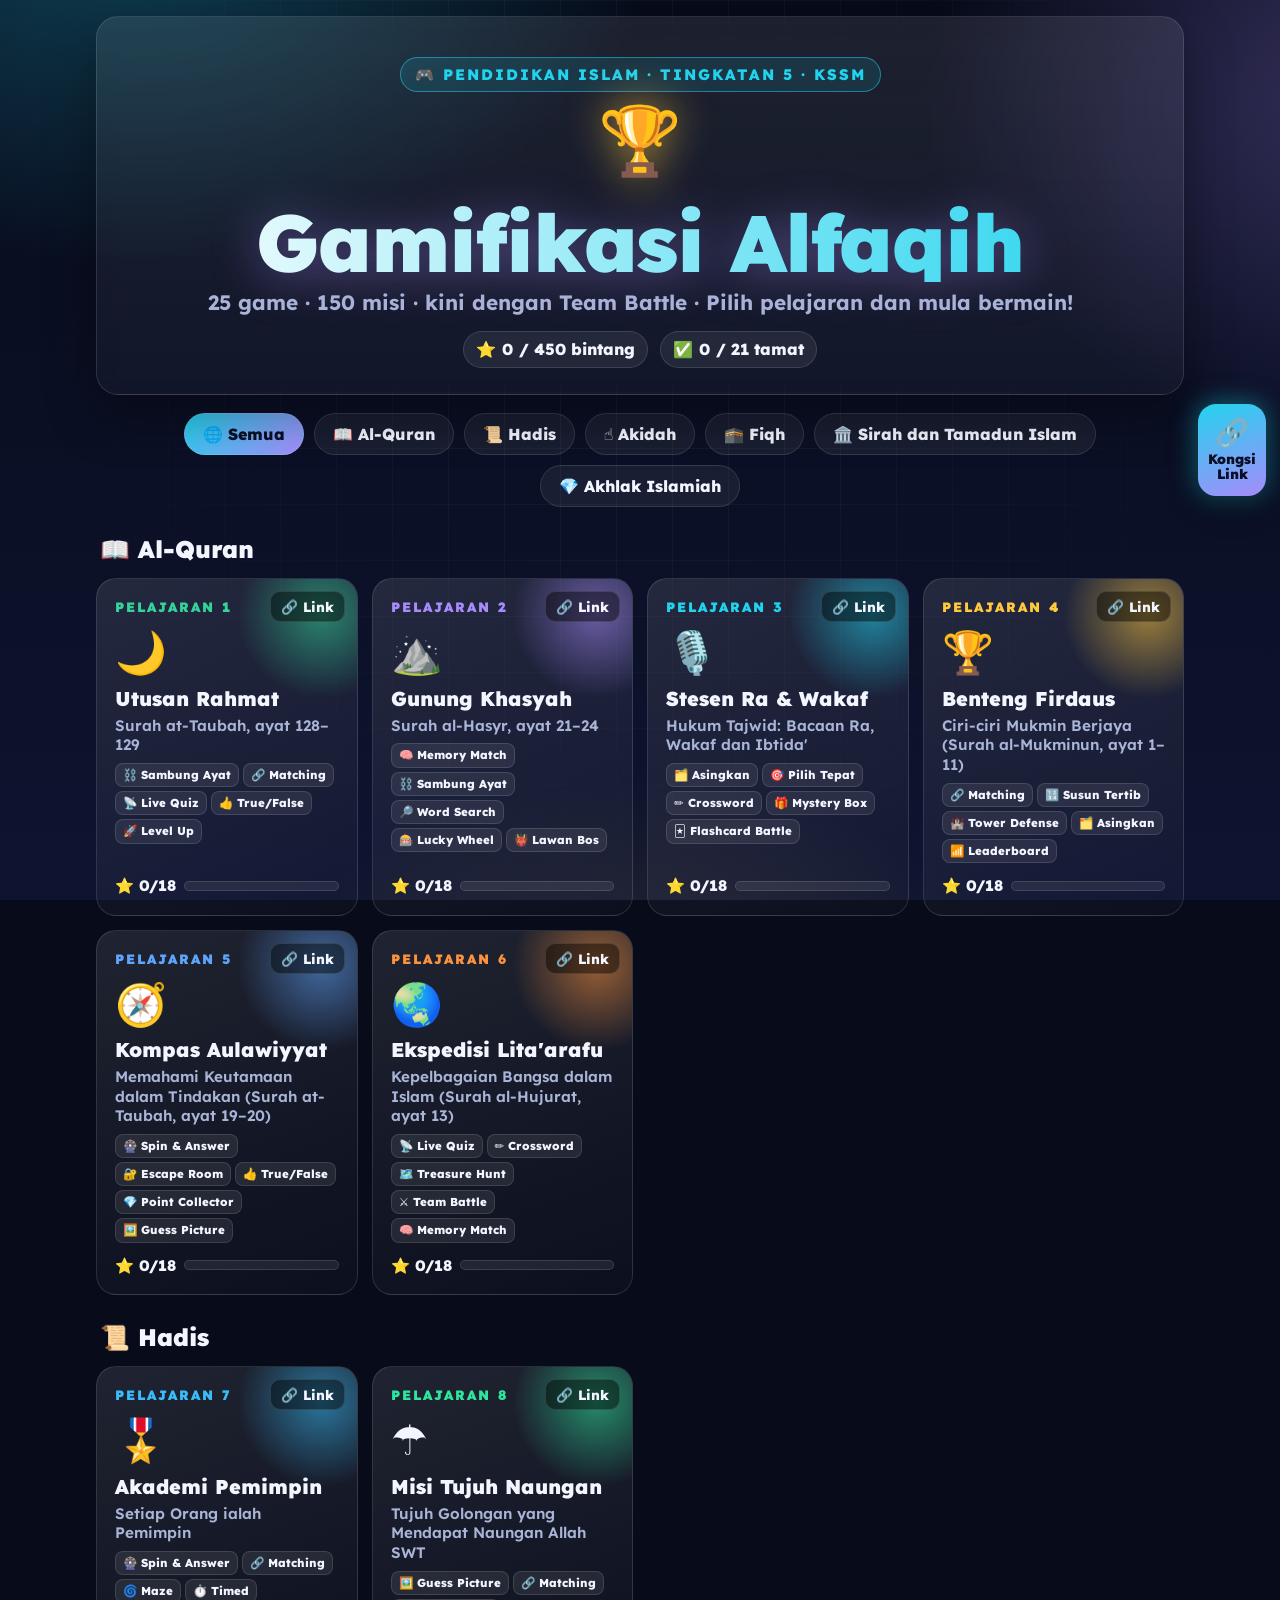
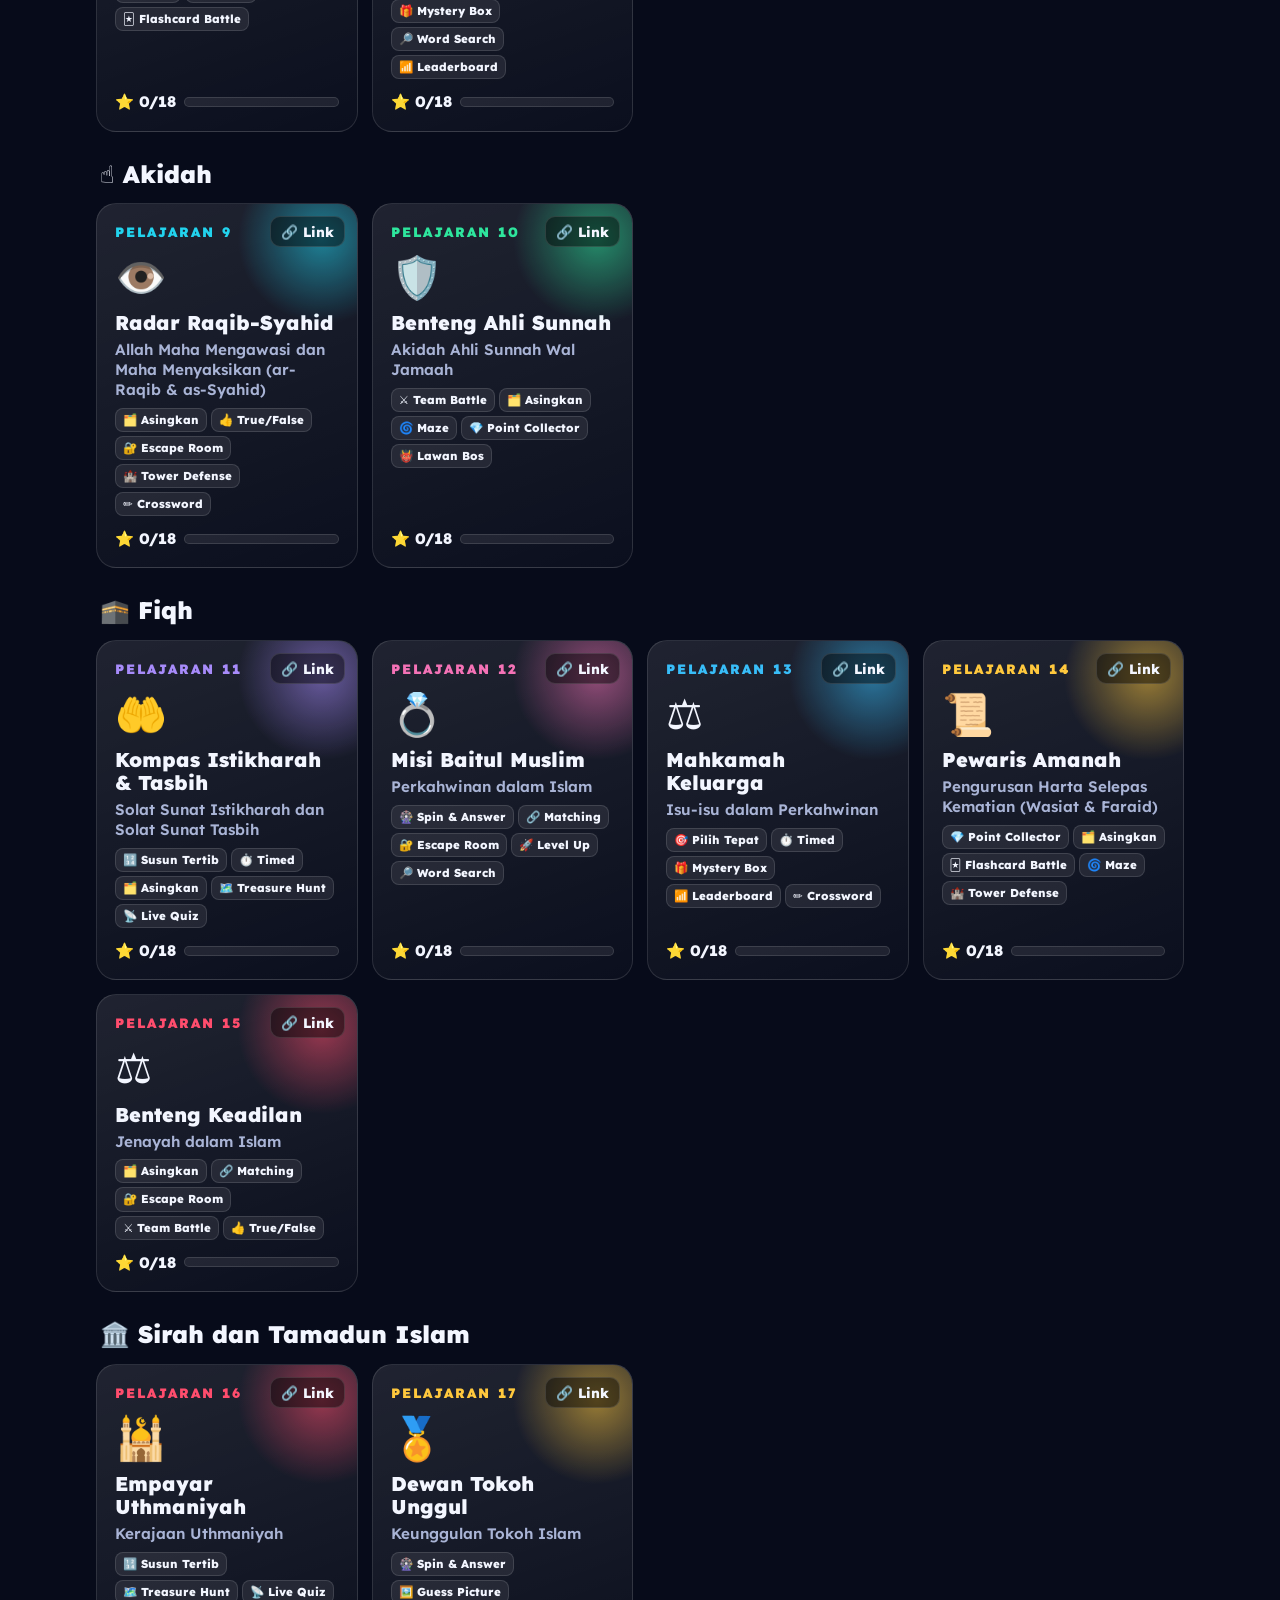
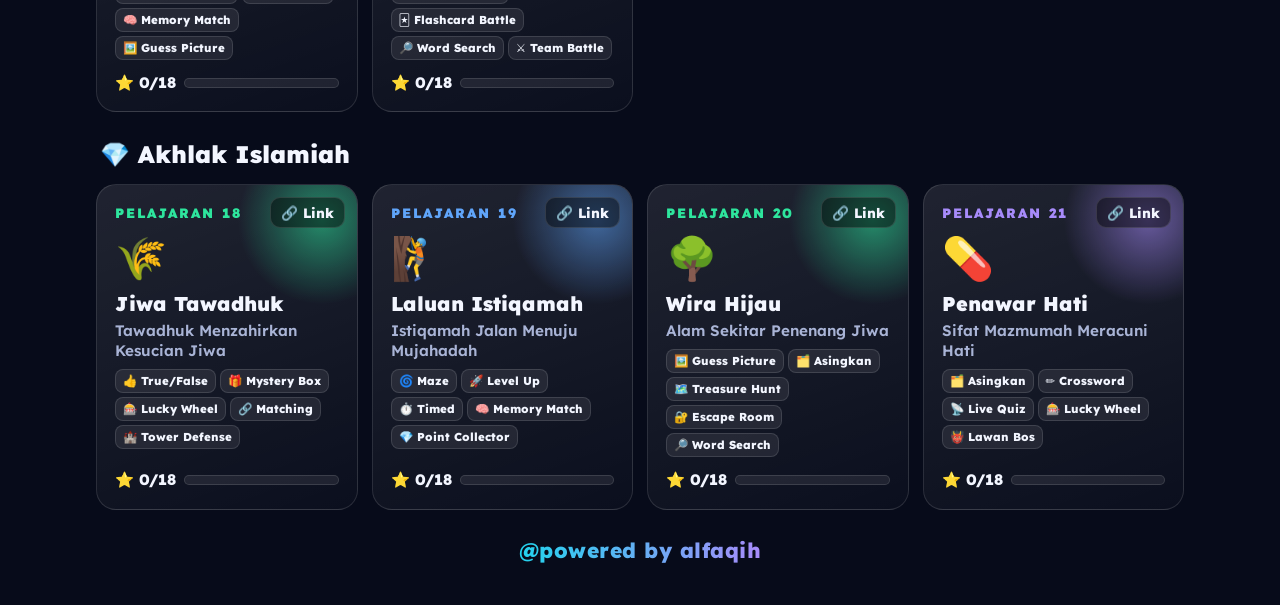
==== index.html @ 558150cc "Gamifikasi Alfaqih Tingkatan 5: 21 game, 20 jenis permainan, nota flash card Co-Authored-By: Claude " ====
<!DOCTYPE html>
<html lang="ms">
<head>
<meta charset="UTF-8">
<meta name="viewport" content="width=device-width, initial-scale=1">
<title>Gamifikasi Alfaqih – Pendidikan Islam Tingkatan 5</title>
<link rel="preconnect" href="https://fonts.googleapis.com"><link rel="preconnect" href="https://fonts.gstatic.com" crossorigin>
<link href="https://fonts.googleapis.com/css2?family=Lexend:wght@400;600;800;900&display=swap" rel="stylesheet">
<link rel="stylesheet" href="assets/engine.css?v=1795311519">
<style>
.hero{text-align:center;padding:40px 20px 26px}
.hero .gtitle{font-size:clamp(2.6rem,8vw,5rem)}
.stats2{display:flex;gap:12px;justify-content:center;flex-wrap:wrap;margin-top:14px}
.tabs{display:flex;gap:10px;flex-wrap:wrap;justify-content:center;margin:18px 0}
.tab{padding:10px 18px;border-radius:999px;font-weight:800;background:rgba(255,255,255,.06);border:1px solid var(--line);font-size:1rem}
.tab.on{background:linear-gradient(135deg,var(--a),var(--b));color:#0A0F25}
.sec h2{font-size:1.5rem;margin:26px 4px 12px;font-weight:900;display:flex;align-items:center;gap:10px}
.grid3{display:grid;grid-template-columns:repeat(auto-fill,minmax(250px,1fr));gap:14px}
.gc{position:relative;display:flex;flex-direction:column;gap:6px;padding:18px;border-radius:20px;text-decoration:none;color:var(--txt);min-height:190px;overflow:hidden;
 background:linear-gradient(160deg,rgba(255,255,255,.10),rgba(255,255,255,.02));border:1px solid var(--line);transition:transform .2s,box-shadow .2s}
.gc::before{content:'';position:absolute;right:-50px;top:-50px;width:170px;height:170px;border-radius:50%;background:radial-gradient(circle,var(--ca),transparent 70%);opacity:.55}
.gc:hover{transform:translateY(-5px);box-shadow:0 18px 40px rgba(0,0,0,.45),0 0 0 2px var(--ca)}
.gc .no{font-weight:900;letter-spacing:2px;font-size:.85rem;color:var(--ca)}
.gc .ic{font-size:2.6rem}
.gc .gn{font-weight:900;font-size:1.25rem;line-height:1.15}
.gc .tt{font-weight:600;color:var(--mut);font-size:.95rem;line-height:1.3}
.gc .pr{margin-top:auto;display:flex;align-items:center;gap:8px;font-weight:800;font-size:.95rem}
.gc .pr .bar{flex:1;height:10px}
.gc .cp{position:absolute;right:12px;top:12px;z-index:2;padding:6px 10px;border-radius:10px;font-weight:800;font-size:.85rem;background:rgba(0,0,0,.45);border:1px solid var(--line);color:var(--txt)}
.gc .cp:hover{background:var(--ca);color:#0A0F25}
.gc .chips{display:flex;flex-wrap:wrap;gap:4px;margin:2px 0 6px}.gc .chips span{font-size:.72rem;font-weight:800;padding:3px 7px;border-radius:8px;background:rgba(255,255,255,.08);border:1px solid var(--line)}
.gc .pr .bar i{background:linear-gradient(90deg,var(--ca),var(--gold))}
</style>
</head>
<body data-share-title="Gamifikasi Alfaqih – Semua Game Tingkatan 5">
<div class="wrap">
 <div class="glass hero">
  <div class="kicker">🎮 Pendidikan Islam · Tingkatan 5 · KSSM</div>
  <div class="emblem">🏆</div>
  <div class="gtitle">Gamifikasi Alfaqih</div>
  <div class="gsub">25 game · 150 misi · kini dengan Team Battle · Pilih pelajaran dan mula bermain!</div>
  <div class="stats2"><div class="pill">⭐ <span id="ts">0</span> / 450 bintang</div><div class="pill">✅ <span id="td">0</span> / 21 tamat</div></div>
 </div>
 <div class="tabs" id="tabs"></div>
 <div id="list"></div>
 <div class="foot"><span class="pw">@powered by alfaqih</span></div>
</div>
<script>
const L=[{"id":"p1","no":1,"bidang":"Al-Quran","title":"Surah at-Taubah, ayat 128–129","game":"Utusan Rahmat","a":"#34D399","b":"#22D3EE","icon":"🌙","t":["chain","connect","live","swipe","levelup"]},{"id":"p2","no":2,"bidang":"Al-Quran","title":"Surah al-Hasyr, ayat 21–24","game":"Gunung Khasyah","a":"#A78BFA","b":"#F472B6","icon":"⛰️","t":["match","chain","wordsearch","wheel","boss"]},{"id":"p3","no":3,"bidang":"Al-Quran","title":"Hukum Tajwid: Bacaan Ra, Wakaf dan Ibtida'","game":"Stesen Ra & Wakaf","a":"#22D3EE","b":"#34D399","icon":"🎙️","t":["sort","pick","crossword","mystery","flash"]},{"id":"p4","no":4,"bidang":"Al-Quran","title":"Ciri-ciri Mukmin Berjaya (Surah al-Mukminun, ayat 1–11)","game":"Benteng Firdaus","a":"#FFC83D","b":"#34D399","icon":"🏆","t":["connect","order","tower","sort","ladder"]},{"id":"p5","no":5,"bidang":"Al-Quran","title":"Memahami Keutamaan dalam Tindakan (Surah at-Taubah, ayat 19–20)","game":"Kompas Aulawiyyat","a":"#60A5FA","b":"#FFC83D","icon":"🧭","t":["spin","escape","swipe","collect","picture"]},{"id":"p6","no":6,"bidang":"Al-Quran","title":"Kepelbagaian Bangsa dalam Islam (Surah al-Hujurat, ayat 13)","game":"Ekspedisi Lita'arafu","a":"#FB923C","b":"#22D3EE","icon":"🌏","t":["live","crossword","treasure","team","match"]},{"id":"p7","no":7,"bidang":"Hadis","title":"Setiap Orang ialah Pemimpin","game":"Akademi Pemimpin","a":"#38BDF8","b":"#A78BFA","icon":"🎖️","t":["spin","connect","maze","timed","flash"]},{"id":"p8","no":8,"bidang":"Hadis","title":"Tujuh Golongan yang Mendapat Naungan Allah SWT","game":"Misi Tujuh Naungan","a":"#2EE59D","b":"#FFC83D","icon":"☂️","t":["picture","connect","mystery","wordsearch","ladder"]},{"id":"p9","no":9,"bidang":"Akidah","title":"Allah Maha Mengawasi dan Maha Menyaksikan (ar-Raqib & as-Syahid)","game":"Radar Raqib-Syahid","a":"#22D3EE","b":"#6366F1","icon":"👁️","t":["sort","swipe","escape","tower","crossword"]},{"id":"p10","no":10,"bidang":"Akidah","title":"Akidah Ahli Sunnah Wal Jamaah","game":"Benteng Ahli Sunnah","a":"#2EE59D","b":"#38BDF8","icon":"🛡️","t":["team","sort","maze","collect","boss"]},{"id":"p11","no":11,"bidang":"Fiqh","title":"Solat Sunat Istikharah dan Solat Sunat Tasbih","game":"Kompas Istikharah & Tasbih","a":"#A78BFA","b":"#2EE59D","icon":"🤲","t":["order","timed","sort","treasure","live"]},{"id":"p12","no":12,"bidang":"Fiqh","title":"Perkahwinan dalam Islam","game":"Misi Baitul Muslim","a":"#F472B6","b":"#FFC83D","icon":"💍","t":["spin","connect","escape","levelup","wordsearch"]},{"id":"p13","no":13,"bidang":"Fiqh","title":"Isu-isu dalam Perkahwinan","game":"Mahkamah Keluarga","a":"#38BDF8","b":"#F472B6","icon":"⚖️","t":["pick","timed","mystery","ladder","crossword"]},{"id":"p14","no":14,"bidang":"Fiqh","title":"Pengurusan Harta Selepas Kematian (Wasiat & Faraid)","game":"Pewaris Amanah","a":"#FFC83D","b":"#2EE59D","icon":"📜","t":["collect","sort","flash","maze","tower"]},{"id":"p15","no":15,"bidang":"Fiqh","title":"Jenayah dalam Islam","game":"Benteng Keadilan","a":"#FF4D6D","b":"#38BDF8","icon":"⚖️","t":["sort","connect","escape","team","swipe"]},{"id":"p16","no":16,"bidang":"Sirah dan Tamadun Islam","title":"Kerajaan Uthmaniyah","game":"Empayar Uthmaniyah","a":"#FF4D6D","b":"#FFC83D","icon":"🕌","t":["order","treasure","live","match","picture"]},{"id":"p17","no":17,"bidang":"Sirah dan Tamadun Islam","title":"Keunggulan Tokoh Islam","game":"Dewan Tokoh Unggul","a":"#FFC83D","b":"#A78BFA","icon":"🏅","t":["spin","picture","flash","wordsearch","team"]},{"id":"p18","no":18,"bidang":"Akhlak Islamiah","title":"Tawadhuk Menzahirkan Kesucian Jiwa","game":"Jiwa Tawadhuk","a":"#2EE59D","b":"#60A5FA","icon":"🌾","t":["swipe","mystery","wheel","connect","tower"]},{"id":"p19","no":19,"bidang":"Akhlak Islamiah","title":"Istiqamah Jalan Menuju Mujahadah","game":"Laluan Istiqamah","a":"#60A5FA","b":"#2EE59D","icon":"🧗","t":["maze","levelup","timed","match","collect"]},{"id":"p20","no":20,"bidang":"Akhlak Islamiah","title":"Alam Sekitar Penenang Jiwa","game":"Wira Hijau","a":"#2EE59D","b":"#22D3EE","icon":"🌳","t":["picture","sort","treasure","escape","wordsearch"]},{"id":"p21","no":21,"bidang":"Akhlak Islamiah","title":"Sifat Mazmumah Meracuni Hati","game":"Penawar Hati","a":"#A78BFA","b":"#FF4D6D","icon":"💊","t":["sort","crossword","live","wheel","boss"]}];
const TL={"live": "📡 Live Quiz", "connect": "🔗 Matching", "timed": "⏱️ Timed", "escape": "🔐 Escape Room", "wheel": "🎰 Lucky Wheel", "tower": "🏰 Tower Defense", "collect": "💎 Point Collector", "crossword": "✏️ Crossword", "mystery": "🎁 Mystery Box", "team": "⚔️ Team Battle", "match": "🧠 Memory Match", "swipe": "👍 True/False", "maze": "🌀 Maze", "treasure": "🗺️ Treasure Hunt", "wordsearch": "🔎 Word Search", "spin": "🎡 Spin & Answer", "ladder": "📶 Leaderboard", "flash": "🃏 Flashcard Battle", "picture": "🖼️ Guess Picture", "levelup": "🚀 Level Up", "sort": "🗂️ Asingkan", "order": "🔢 Susun Tertib", "chain": "⛓️ Sambung Ayat", "pick": "🎯 Pilih Tepat", "boss": "👹 Lawan Bos"};
const B=[['Al-Quran','📖'],['Hadis','📜'],['Akidah','☝️'],['Fiqh','🕋'],['Sirah dan Tamadun Islam','🏛️'],['Akhlak Islamiah','💎']];
function prog(id){try{const v=JSON.parse(localStorage.getItem('alfaqih_t5_'+id));if(v&&v.st)return{s:v.st.reduce((a,x)=>a+x.stars,0),d:v.st.every(x=>x.stars>0)}}catch(e){}return{s:0,d:false}}
let cur='Semua';let TS=0,TD=0;
function render(){TS=0;TD=0;
 document.getElementById('tabs').innerHTML=['Semua',...B.map(b=>b[0])].map(t=>`<button class="tab ${t===cur?'on':''}" data-t="${t}">${t==='Semua'?'🌐 Semua':B.find(b=>b[0]===t)[1]+' '+t}</button>`).join('');
 document.querySelectorAll('.tab').forEach(b=>b.onclick=()=>{cur=b.dataset.t;render()});
 document.getElementById('list').innerHTML=B.filter(b=>cur==='Semua'||b[0]===cur).map(([bn,ic])=>`<div class="sec"><h2>${ic} ${bn}</h2><div class="grid3">${L.filter(l=>l.bidang===bn).map(l=>{const p=prog(l.id);return `<a class="gc" href="${l.id}/" style="--ca:${l.a}"><button class="cp" data-id="${l.id}" data-t="P${l.no} · ${l.game}">🔗 Link</button><div class="no">PELAJARAN ${l.no}${p.d?' · ✅ TAMAT':''}</div><div class="ic">${l.icon}</div><div class="gn">${l.game}</div><div class="tt">${l.title}</div><div class="chips">${l.t.map(t=>`<span>${TL[t]}</span>`).join("")}</div><div class="pr"><span>⭐ ${p.s}/18</span><div class="bar"><i style="width:${p.s/18*100}%"></i></div></div></a>`}).join('')}</div></div>`).join('');
 L.forEach(l=>{const p=prog(l.id);TS+=p.s;TD+=p.d?1:0});document.querySelectorAll('.gc .cp').forEach(b=>b.onclick=e=>{e.preventDefault();e.stopPropagation();const u=new URL(b.dataset.id+'/',location.href).href;window.alfaqihShare?alfaqihShare(u,b.dataset.t):null});document.getElementById('ts').textContent=TS;document.getElementById('td').textContent=TD}
render();
</script>
<script src="assets/share.js?v=1795311519"></script>
</body>
</html>
---- assets/engine.css ----
/* Gamifikasi Alfaqih – enjin game PAI Tingkatan 5 · @powered by alfaqih */
:root{
  --bg0:#070B1A; --bg1:#0E1430; --bg2:#151D44; --line:rgba(255,255,255,.12);
  --txt:#F3F6FF; --mut:#A9B4D6; --a:#22D3EE; --b:#A78BFA; --gold:#FFC83D; --ok:#2EE59D; --no:#FF4D6D;
  --glass:rgba(255,255,255,.06); --r:22px;
}
*{box-sizing:border-box;-webkit-tap-highlight-color:transparent}
html,body{margin:0;min-height:100%}
body{font-family:'Lexend','Baloo 2',system-ui,sans-serif;color:var(--txt);font-size:21px;line-height:1.4;background:var(--bg0);overflow-x:hidden;min-height:100vh}
body::before{content:'';position:fixed;inset:0;z-index:-2;background:
  radial-gradient(900px 600px at 10% -10%,color-mix(in srgb,var(--a) 28%,transparent),transparent 60%),
  radial-gradient(800px 600px at 110% 10%,color-mix(in srgb,var(--b) 30%,transparent),transparent 60%),
  radial-gradient(700px 500px at 50% 120%,rgba(255,200,61,.14),transparent 60%),linear-gradient(180deg,var(--bg0),var(--bg1))}
body::after{content:'';position:fixed;inset:0;z-index:-1;pointer-events:none;opacity:.35;
  background-image:linear-gradient(var(--line) 1px,transparent 1px),linear-gradient(90deg,var(--line) 1px,transparent 1px);background-size:56px 56px;
  mask-image:radial-gradient(ellipse at 50% 30%,#000 20%,transparent 75%)}
.ar{font-family:'Amiri Quran','Amiri',serif;direction:rtl;line-height:2.05;font-weight:400}
button{font-family:inherit;cursor:pointer;border:none;color:inherit}
a{color:var(--a)}
.wrap{max-width:1120px;margin:0 auto;padding:16px 16px 40px}
.scr{display:none}.scr.on{display:block;animation:enter .45s cubic-bezier(.2,.9,.3,1.2)}
@keyframes enter{from{opacity:0;transform:translateY(18px) scale(.98)}to{opacity:1;transform:none}}
.glass{background:linear-gradient(180deg,rgba(255,255,255,.09),rgba(255,255,255,.03));border:1px solid var(--line);border-radius:var(--r);backdrop-filter:blur(10px);box-shadow:0 20px 50px rgba(0,0,0,.35)}

/* HUD */
.hud{display:flex;gap:10px;align-items:center;flex-wrap:wrap;padding:10px 14px;margin-bottom:16px}
.hud .who{font-weight:800;display:flex;align-items:center;gap:10px;margin-right:auto}
.ava{width:42px;height:42px;border-radius:12px;display:grid;place-items:center;font-size:1.4rem;background:linear-gradient(135deg,var(--a),var(--b));box-shadow:0 0 18px color-mix(in srgb,var(--a) 60%,transparent)}
.pill{display:flex;align-items:center;gap:6px;font-weight:800;font-size:1rem;padding:6px 12px;border-radius:999px;background:rgba(255,255,255,.07);border:1px solid var(--line)}
.pill.lv{background:linear-gradient(90deg,color-mix(in srgb,var(--a) 35%,transparent),color-mix(in srgb,var(--b) 35%,transparent))}
.ibtn{padding:8px 12px;border-radius:12px;background:rgba(255,255,255,.08);border:1px solid var(--line);font-weight:700;font-size:1rem}
.ibtn:hover{background:rgba(255,255,255,.16)}

/* Buttons */
.btn{display:inline-flex;align-items:center;justify-content:center;gap:10px;font-weight:800;font-size:1.25rem;letter-spacing:.5px;padding:14px 30px;min-height:62px;border-radius:16px;
  background:linear-gradient(135deg,var(--a),var(--b));color:#0A0F25;box-shadow:0 8px 0 rgba(0,0,0,.35),0 0 30px color-mix(in srgb,var(--a) 45%,transparent);transition:transform .12s,box-shadow .12s;text-transform:uppercase}
.btn:hover{transform:translateY(-2px)}
.btn:active{transform:translateY(5px);box-shadow:0 3px 0 rgba(0,0,0,.35)}
.btn.gold{background:linear-gradient(135deg,#FFE27A,#FFB020);box-shadow:0 8px 0 #8A5A00,0 0 34px rgba(255,190,40,.5)}
.btn.ghost{background:rgba(255,255,255,.06);color:var(--txt);border:2px solid var(--line);box-shadow:0 8px 0 rgba(0,0,0,.3)}
.btn.sm{font-size:1rem;min-height:50px;padding:10px 20px}
.row{display:flex;gap:14px;justify-content:center;flex-wrap:wrap}

/* Splash */
.splash{text-align:center;padding:34px 22px;position:relative;overflow:hidden}
.kicker{display:inline-block;font-weight:800;font-size:.95rem;letter-spacing:2px;text-transform:uppercase;color:var(--a);padding:6px 14px;border:1px solid color-mix(in srgb,var(--a) 50%,transparent);border-radius:999px;background:color-mix(in srgb,var(--a) 12%,transparent)}
.gtitle{font-size:clamp(2.4rem,7vw,4.6rem);font-weight:900;line-height:1;margin:16px 0 6px;letter-spacing:-1px;
  background:linear-gradient(90deg,#fff,var(--a),var(--b),#fff);background-size:300% 100%;-webkit-background-clip:text;background-clip:text;color:transparent;animation:sheen 6s linear infinite;filter:drop-shadow(0 6px 24px color-mix(in srgb,var(--b) 45%,transparent))}
@keyframes sheen{to{background-position:300% 0}}
.gsub{font-size:1.3rem;font-weight:700;color:var(--mut)}
.hero-ar{font-size:clamp(1.8rem,4.4vw,2.8rem);margin:14px auto;max-width:980px;text-shadow:0 0 22px color-mix(in srgb,var(--a) 40%,transparent)}
.hero-ms{font-weight:600;color:var(--mut);font-size:1.1rem;max-width:820px;margin:0 auto}
.emblem{font-size:4.2rem;filter:drop-shadow(0 0 22px color-mix(in srgb,var(--gold) 70%,transparent));animation:float 3s ease-in-out infinite}
@keyframes float{50%{transform:translateY(-10px)}}
.namebox{max-width:520px;margin:22px auto 8px;text-align:left}
.namebox label{font-weight:800;font-size:1.05rem;color:var(--mut)}
.namebox input{width:100%;font:inherit;font-size:1.45rem;font-weight:800;padding:14px 18px;margin-top:6px;border-radius:16px;border:2px solid var(--line);background:rgba(0,0,0,.35);color:var(--txt)}
.namebox input:focus{outline:none;border-color:var(--a);box-shadow:0 0 0 4px color-mix(in srgb,var(--a) 25%,transparent)}
.levels{display:grid;grid-template-columns:repeat(3,1fr);gap:14px;max-width:720px;margin:18px auto 22px}
.lvl{padding:18px 8px;border-radius:18px;background:rgba(255,255,255,.05);border:2px solid var(--line);font-weight:900;font-size:1.35rem;transition:.15s}
.lvl .i{display:block;font-size:2.4rem;margin-bottom:4px}
.lvl .bars{display:flex;gap:4px;justify-content:center;margin-top:8px}
.lvl .bars i{width:16px;height:8px;border-radius:4px;background:rgba(255,255,255,.15)}
.lvl .bars i.f{background:var(--gold);box-shadow:0 0 8px var(--gold)}
.lvl.sel{border-color:var(--a);background:color-mix(in srgb,var(--a) 16%,transparent);box-shadow:0 0 0 4px color-mix(in srgb,var(--a) 20%,transparent),0 0 30px color-mix(in srgb,var(--a) 35%,transparent);transform:translateY(-3px)}

/* Map */
.maphead{display:flex;align-items:flex-end;justify-content:space-between;gap:12px;flex-wrap:wrap;margin-bottom:14px}
.maphead h2{margin:0;font-size:clamp(1.6rem,4vw,2.3rem);font-weight:900}
.maphead p{margin:2px 0 0;color:var(--mut);font-weight:600}
.xpbar{min-width:240px;flex:1;max-width:420px}
.xpbar .t{display:flex;justify-content:space-between;font-weight:800;font-size:.95rem;color:var(--mut)}
.bar{height:14px;border-radius:999px;background:rgba(255,255,255,.08);overflow:hidden;border:1px solid var(--line)}
.bar>i{display:block;height:100%;width:0;background:linear-gradient(90deg,var(--a),var(--b),var(--gold));transition:width .6s cubic-bezier(.2,.9,.3,1)}
.missions{display:grid;grid-template-columns:repeat(5,1fr);gap:14px}
@media(max-width:980px){.missions{grid-template-columns:repeat(2,1fr)}}
@media(max-width:520px){.missions{grid-template-columns:1fr}}
.mis{position:relative;text-align:left;padding:18px;border-radius:20px;min-height:220px;display:flex;flex-direction:column;gap:6px;
  background:linear-gradient(160deg,rgba(255,255,255,.10),rgba(255,255,255,.02));border:1px solid var(--line);transition:transform .2s,box-shadow .2s;overflow:hidden}
.mis::before{content:'';position:absolute;inset:-40% -40% auto auto;width:180px;height:180px;border-radius:50%;background:radial-gradient(circle,color-mix(in srgb,var(--a) 40%,transparent),transparent 70%);opacity:.6}
.mis:hover{transform:translateY(-4px);box-shadow:0 16px 40px rgba(0,0,0,.4)}
.mis .no{font-weight:900;font-size:.9rem;letter-spacing:2px;color:var(--a)}
.mis .ic{font-size:2.8rem}
.mis .nm{font-weight:900;font-size:1.2rem;line-height:1.2}
.mis .ty{font-weight:600;font-size:.92rem;color:var(--mut)}
.mis .st{margin-top:auto;font-size:1.4rem;letter-spacing:3px;color:var(--gold);text-shadow:0 0 10px rgba(255,200,61,.6)}
.mis .st .e{color:rgba(255,255,255,.18);text-shadow:none}
.mis.open{border-color:color-mix(in srgb,var(--a) 70%,transparent);box-shadow:0 0 0 2px color-mix(in srgb,var(--a) 40%,transparent),0 0 36px color-mix(in srgb,var(--a) 30%,transparent);animation:pulse 2.2s infinite}
@keyframes pulse{50%{box-shadow:0 0 0 2px color-mix(in srgb,var(--a) 60%,transparent),0 0 56px color-mix(in srgb,var(--a) 45%,transparent)}}
.mis.done{border-color:rgba(255,200,61,.6)}
.mis.lock{opacity:.45;filter:grayscale(.7);cursor:not-allowed}
.mis .lockico{position:absolute;right:14px;top:12px;font-size:1.4rem}
.mapbar{display:flex;gap:12px;justify-content:center;flex-wrap:wrap;margin-top:20px}

/* Brief */
.brief{text-align:center;padding:34px 22px}
.brief .ic{font-size:5rem;filter:drop-shadow(0 0 26px color-mix(in srgb,var(--a) 60%,transparent))}
.brief h2{font-size:clamp(1.8rem,4.5vw,2.6rem);margin:6px 0;font-weight:900}
.brief p{font-size:1.3rem;font-weight:600;color:var(--mut);max-width:780px;margin:8px auto}
.howto{display:inline-flex;gap:10px;align-items:center;font-weight:700;background:rgba(255,255,255,.06);border:1px dashed var(--line);border-radius:14px;padding:10px 16px;margin:10px 0 18px;font-size:1.1rem}

/* Play */
.play{padding:20px}
.phead{display:flex;align-items:center;gap:12px;flex-wrap:wrap;margin-bottom:10px}
.tag{font-weight:900;font-size:1rem;padding:6px 14px;border-radius:12px;background:linear-gradient(135deg,var(--a),var(--b));color:#0A0F25;letter-spacing:.5px}
.phead .bar{flex:1;min-width:140px}
.combo{font-weight:900;font-size:1.2rem;color:var(--gold);text-shadow:0 0 12px rgba(255,200,61,.7);min-width:70px;text-align:right}
.hearts{font-size:1.5rem;letter-spacing:2px}
.score{font-weight:900;font-size:1.1rem;padding:4px 12px;border-radius:10px;background:rgba(255,255,255,.08)}
.timer{height:10px;border-radius:999px;background:rgba(255,255,255,.08);overflow:hidden;margin:6px 0 16px}
.timer>i{display:block;height:100%;width:100%;background:linear-gradient(90deg,var(--ok),var(--a));box-shadow:0 0 14px var(--ok)}
.timer.warn>i{background:linear-gradient(90deg,var(--no),#FF9F43);box-shadow:0 0 14px var(--no)}
.qcard{background:rgba(0,0,0,.28);border:1px solid var(--line);border-radius:20px;padding:22px;text-align:center;margin-bottom:16px}
.qcard .q{font-size:clamp(1.35rem,3vw,1.9rem);font-weight:800;line-height:1.35}
.qcard .qa{font-size:clamp(1.8rem,4.6vw,3rem);margin-top:6px}
.qcard .hint{font-weight:600;color:var(--mut);font-size:1.05rem;margin-top:6px}
.blank{display:inline-block;min-width:90px;border-bottom:4px solid var(--gold);color:var(--gold);margin:0 6px;text-align:center}
.opts{display:grid;grid-template-columns:1fr 1fr;gap:12px}
.opts.one{grid-template-columns:1fr}
@media(max-width:680px){.opts{grid-template-columns:1fr}}
.opt{position:relative;display:flex;align-items:center;gap:14px;text-align:left;padding:14px 18px;min-height:74px;border-radius:16px;font-weight:700;font-size:clamp(1.1rem,2.3vw,1.4rem);
  background:rgba(255,255,255,.06);border:2px solid var(--line);transition:transform .1s,background .15s,border-color .15s}
.opt:hover:not(:disabled){background:rgba(255,255,255,.12);border-color:color-mix(in srgb,var(--a) 70%,transparent);transform:translateY(-2px)}
.opt .k{flex:none;width:40px;height:40px;border-radius:10px;display:grid;place-items:center;font-weight:900;font-size:1.1rem;background:rgba(255,255,255,.12);font-family:'Lexend',sans-serif}
.opt.ar{justify-content:center;font-family:'Amiri Quran','Amiri',serif;font-size:clamp(1.5rem,3.4vw,2.2rem);font-weight:400;direction:rtl}
.opt.ok{background:color-mix(in srgb,var(--ok) 22%,transparent);border-color:var(--ok);box-shadow:0 0 24px color-mix(in srgb,var(--ok) 50%,transparent)}
.opt.no{background:color-mix(in srgb,var(--no) 22%,transparent);border-color:var(--no);animation:shake .4s}
.opt.dim{opacity:.35}
.opt:disabled{cursor:default}
.big2{display:grid;grid-template-columns:1fr 1fr;gap:14px}
.big3{display:grid;grid-template-columns:repeat(3,1fr);gap:14px}
@media(max-width:680px){.big3{grid-template-columns:1fr}}
.bigb{min-height:120px;border-radius:20px;font-weight:900;font-size:clamp(1.2rem,2.6vw,1.6rem);display:flex;flex-direction:column;align-items:center;justify-content:center;gap:4px;border:2px solid transparent;transition:.12s;padding:10px;text-align:center}
.bigb .e{font-size:2.4rem}
.bigb:hover:not(:disabled){transform:translateY(-3px)}
.bigb.c0{background:linear-gradient(135deg,#0EA5E9,#6366F1)}.bigb.c1{background:linear-gradient(135deg,#F43F5E,#F97316)}.bigb.c2{background:linear-gradient(135deg,#10B981,#14B8A6)}
.bigb.t{background:linear-gradient(135deg,#10B981,#059669)}.bigb.f{background:linear-gradient(135deg,#F43F5E,#BE123C)}
.bigb.ring{outline:4px solid var(--gold);outline-offset:4px;box-shadow:0 0 30px rgba(255,200,61,.6)}
.bigb.dim{opacity:.25}
.scroll{font-size:clamp(1.3rem,3vw,1.8rem);font-weight:800;padding:24px;border-radius:20px;text-align:center;margin-bottom:16px;background:linear-gradient(135deg,rgba(255,255,255,.12),rgba(255,255,255,.04));border:1px solid var(--line)}
.fb{display:none;margin-top:14px;border-radius:16px;padding:14px 18px;font-weight:600;font-size:1.12rem}
.fb.on{display:block;animation:enter .3s}
.fb.good{background:color-mix(in srgb,var(--ok) 14%,transparent);border:1px solid var(--ok)}
.fb.bad{background:color-mix(in srgb,var(--no) 14%,transparent);border:1px solid var(--no)}
.fb b{font-weight:900}
.fb .ar{font-size:1.4rem}

/* Order */
.slots{direction:rtl;display:flex;flex-wrap:wrap;gap:10px;justify-content:center;min-height:96px;padding:14px;border-radius:18px;border:2px dashed color-mix(in srgb,var(--a) 60%,transparent);background:rgba(0,0,0,.25);margin-bottom:16px}
.slots.ltr{direction:ltr;flex-direction:column;align-items:stretch}
.slot{min-width:70px;min-height:64px;border-radius:14px;border:2px dashed var(--line);display:flex;align-items:center;justify-content:center;padding:4px 12px;color:var(--mut);font-weight:800}
.slot.fill{border:2px solid var(--ok);background:color-mix(in srgb,var(--ok) 14%,transparent);color:var(--txt);animation:enter .25s}
.pool{display:flex;flex-wrap:wrap;gap:12px;justify-content:center}
.pool.rtl{direction:rtl}
.tile{padding:8px 18px;min-height:64px;border-radius:14px;font-weight:800;font-size:1.15rem;background:rgba(255,255,255,.08);border:2px solid var(--line);transition:.12s}
.tile:hover{border-color:var(--a);transform:translateY(-2px)}
.tile.ar,.slot.ar{font-family:'Amiri Quran','Amiri',serif;font-size:clamp(1.6rem,3.6vw,2.4rem);font-weight:400}
.tile.used{visibility:hidden}
.tile.bad{border-color:var(--no);background:color-mix(in srgb,var(--no) 25%,transparent);animation:shake .4s}

/* Match */
.mgrid{display:grid;grid-template-columns:repeat(4,1fr);gap:12px}
@media(max-width:760px){.mgrid{grid-template-columns:repeat(3,1fr)}}
@media(max-width:480px){.mgrid{grid-template-columns:repeat(2,1fr)}}
.mc{perspective:900px;min-height:140px;padding:0;background:none}
.mc .in{position:relative;width:100%;height:100%;min-height:140px;transition:transform .45s;transform-style:preserve-3d}
.mc.flip .in{transform:rotateY(180deg)}
.mc .f,.mc .b{position:absolute;inset:0;border-radius:16px;backface-visibility:hidden;display:grid;place-items:center;padding:8px;text-align:center}
.mc .f{background:linear-gradient(135deg,var(--bg2),#1F2A5E);border:2px solid color-mix(in srgb,var(--a) 50%,transparent);font-size:2.4rem;box-shadow:inset 0 0 30px color-mix(in srgb,var(--a) 25%,transparent)}
.mc .b{transform:rotateY(180deg);background:#F7F9FF;color:#0D1433;border:2px solid #fff;font-weight:800;font-size:clamp(.95rem,1.8vw,1.15rem);line-height:1.25}
.mc .b.ar{font-size:clamp(1.3rem,2.8vw,1.9rem);font-weight:400}
.mc.match .b{background:#D6FFEC;border-color:var(--ok);box-shadow:0 0 22px var(--ok)}

/* Bubble */
.sea{position:relative;height:430px;border-radius:20px;overflow:hidden;border:1px solid var(--line);
  background:radial-gradient(ellipse at 50% 120%,color-mix(in srgb,var(--a) 50%,transparent),transparent 60%),linear-gradient(180deg,#0B1236,#0A1E4A 60%,#082C5C)}
.bub{position:absolute;bottom:-150px;width:148px;height:148px;border-radius:50%;display:grid;place-items:center;padding:8px;text-align:center;font-weight:800;font-size:1.05rem;color:#fff;line-height:1.15;
  background:radial-gradient(circle at 30% 28%,rgba(255,255,255,.9) 0 9%,rgba(255,255,255,.18) 10%,color-mix(in srgb,var(--a) 28%,transparent) 60%,color-mix(in srgb,var(--b) 40%,transparent));
  border:2px solid rgba(255,255,255,.7);box-shadow:0 0 24px color-mix(in srgb,var(--a) 50%,transparent),inset 0 -10px 20px rgba(0,0,0,.25);animation:rise linear forwards}
.bub.ar{font-family:'Amiri Quran','Amiri',serif;font-size:1.75rem;font-weight:400}
@keyframes rise{to{transform:translateY(-640px)}}
.bub.popok{animation:popok .35s forwards!important;background:radial-gradient(circle,#B8FFDF,var(--ok))}
.bub.popno{animation:popno .5s forwards!important;background:radial-gradient(circle,#FFC2CC,var(--no))}
@keyframes popok{to{transform:scale(1.7);opacity:0}}
@keyframes popno{30%{transform:translateX(-12px)}60%{transform:translateX(12px)}100%{opacity:0;transform:scale(.4)}}

/* Boss */
.boss{display:flex;align-items:center;gap:16px;padding:12px 16px;border-radius:18px;margin-bottom:12px;background:linear-gradient(135deg,#2A0C3D,#4A0F2E);border:1px solid rgba(255,77,109,.5);box-shadow:0 0 30px rgba(255,77,109,.25)}
.boss .face{font-size:3.4rem;filter:drop-shadow(0 0 16px rgba(255,77,109,.8))}
.boss .face.hit{animation:hit .5s}
@keyframes hit{25%{transform:translateX(-14px) rotate(-12deg);filter:brightness(2.5)}75%{transform:translateX(10px) rotate(6deg)}}
.boss .nm{font-weight:900;letter-spacing:1px}
.hp{height:20px;border-radius:999px;background:rgba(255,255,255,.12);overflow:hidden;border:1px solid rgba(255,255,255,.3);margin-top:4px}
.hp>i{display:block;height:100%;width:100%;background:linear-gradient(90deg,#FF4D6D,#FFB020);transition:width .5s;box-shadow:0 0 14px #FF4D6D}

/* Result */
.res{text-align:center;padding:34px 22px}
.res h2{font-size:clamp(1.8rem,5vw,2.8rem);font-weight:900;margin:0}
.stars{font-size:4.6rem;letter-spacing:10px;margin:6px 0}
.stars span{display:inline-block;color:rgba(255,255,255,.14)}
.stars span.on{color:var(--gold);text-shadow:0 0 24px rgba(255,200,61,.9);animation:starpop .55s both}
@keyframes starpop{0%{transform:scale(0) rotate(-120deg)}70%{transform:scale(1.4)}100%{transform:scale(1)}}
.bigscore{font-size:3.2rem;font-weight:900;background:linear-gradient(90deg,var(--a),var(--gold));-webkit-background-clip:text;background-clip:text;color:transparent}
.stats{display:flex;gap:12px;justify-content:center;flex-wrap:wrap;margin:10px 0}
.stat{padding:10px 16px;border-radius:14px;background:rgba(255,255,255,.06);border:1px solid var(--line);font-weight:800}
.stat small{display:block;color:var(--mut);font-weight:600;font-size:.85rem}
.badge{display:inline-flex;align-items:center;gap:12px;padding:10px 18px;border-radius:16px;margin:6px;font-weight:900;background:linear-gradient(135deg,rgba(255,200,61,.22),rgba(255,200,61,.06));border:1px solid rgba(255,200,61,.6);box-shadow:0 0 20px rgba(255,200,61,.25)}
.badge .e{font-size:2rem}
.badge.lock{filter:grayscale(1);opacity:.35}
.msg{font-weight:600;color:var(--mut);max-width:760px;margin:12px auto;font-size:1.15rem}

/* Cert */
.cert{text-align:center;padding:34px 24px;border:2px solid rgba(255,200,61,.6);box-shadow:0 0 60px rgba(255,200,61,.18),inset 0 0 60px rgba(255,200,61,.06)}
.cert h2{font-size:clamp(1.8rem,5vw,2.8rem);font-weight:900;margin:6px 0;color:var(--gold);letter-spacing:2px}
.cert .nm{font-size:clamp(2rem,6vw,3.4rem);font-weight:900;display:inline-block;padding:0 24px;border-bottom:3px solid var(--gold);margin:6px 0 10px}
.cert .rank{font-size:1.6rem;font-weight:900;color:var(--a)}

/* Review & modal */
.modal{position:fixed;inset:0;z-index:40;display:none;place-items:center;padding:14px;background:rgba(3,6,18,.75);backdrop-filter:blur(6px)}
.modal.on{display:grid}
.modal .glass{max-width:900px;width:100%;max-height:90vh;overflow:auto;padding:22px;background:linear-gradient(180deg,#141B40,#0D1330)}
.mh{display:flex;justify-content:space-between;align-items:center;gap:10px;margin-bottom:10px}
.mh h2{margin:0;font-size:1.6rem}
.rv h3{color:var(--a);margin:18px 0 8px;font-size:1.25rem}
.rv ul{margin:0;padding-left:22px}
.rv li{margin:6px 0;font-weight:600}
.rv .ar{font-size:1.7rem;text-align:center;background:rgba(255,255,255,.05);border-radius:14px;padding:6px 12px;margin:8px 0}
.lb{width:100%;border-collapse:collapse}
.lb th,.lb td{padding:10px;border-bottom:1px solid var(--line);text-align:left}
.lb th{color:var(--mut)}

/* Misc */
.toast{position:fixed;left:50%;top:20%;transform:translate(-50%,-50%);z-index:70;pointer-events:none;font-weight:900;font-size:clamp(2.4rem,7vw,4.6rem);opacity:0;white-space:nowrap;letter-spacing:1px}
.toast.go{animation:toast 1s ease forwards}
@keyframes toast{0%{opacity:0;transform:translate(-50%,-50%) scale(.5)}25%{opacity:1;transform:translate(-50%,-50%) scale(1.15)}70%{opacity:1;transform:translate(-50%,-60%) scale(1)}100%{opacity:0;transform:translate(-50%,-90%) scale(.9)}}
#fx{position:fixed;inset:0;pointer-events:none;z-index:60}
.shake{animation:shake .4s}
@keyframes shake{20%,60%{transform:translateX(-9px)}40%,80%{transform:translateX(9px)}}
.flash{animation:flash .35s}
@keyframes flash{0%{box-shadow:inset 0 0 0 9999px rgba(255,77,109,.25)}100%{box-shadow:none}}
.foot{text-align:center;margin-top:26px;font-weight:800;color:var(--mut);letter-spacing:.5px}
.foot a{text-decoration:none;margin-right:16px}
.foot .pw{background:linear-gradient(90deg,var(--a),var(--b));-webkit-background-clip:text;background-clip:text;color:transparent}
.center{text-align:center}.mt{margin-top:16px}

/* Butang kongsi */
.shFab{position:fixed;right:14px;top:50%;transform:translateY(-50%);z-index:35;display:flex;flex-direction:column;align-items:center;gap:4px;padding:14px 10px;border-radius:18px;
 background:linear-gradient(160deg,var(--a),var(--b));color:#0A0F25;font-weight:900;font-size:.85rem;line-height:1.1;text-align:center;box-shadow:0 10px 30px rgba(0,0,0,.45),0 0 26px color-mix(in srgb,var(--a) 55%,transparent);transition:transform .15s}
.shFab .i{font-size:1.7rem}
.shFab:hover{transform:translateY(-50%) scale(1.07)}
@media(max-width:760px){.shFab{top:auto;bottom:14px;transform:none;flex-direction:row;padding:10px 16px;border-radius:999px;font-size:.95rem}.shFab .t br{display:none}.shFab .i{font-size:1.3rem}.shFab:hover{transform:scale(1.05)}}
.shBox{max-width:640px!important}
.shTitle{font-weight:900;font-size:1.3rem;margin:4px 0 14px;color:var(--a)}
.shLbl{font-weight:800;font-size:.85rem;letter-spacing:1.5px;color:var(--mut)}
.shRow{display:flex;gap:10px;margin:6px 0 14px;flex-wrap:wrap}
.shRow input{flex:1;min-width:200px;font:inherit;font-size:1.05rem;font-weight:700;padding:12px 14px;border-radius:14px;border:2px solid var(--line);background:rgba(0,0,0,.35);color:var(--txt)}
.shBtns{display:flex;gap:10px;flex-wrap:wrap}
.shBtns a{text-decoration:none}
.shWa{background:linear-gradient(135deg,#25D366,#128C7E)!important;color:#fff!important}
.shTg{background:linear-gradient(135deg,#2AABEE,#1E88C7)!important;color:#fff!important}
.btn.copied{background:linear-gradient(135deg,#2EE59D,#10B981)!important}
.shNote{color:var(--mut);font-weight:600;font-size:.95rem;margin:14px 0 0}

/* ======================= TINGKATAN 5 – mod baharu ======================= */
.gchips{display:flex;flex-wrap:wrap;gap:8px;justify-content:center;margin:16px auto 4px;max-width:860px}
.gchip{font-weight:800;font-size:.95rem;padding:6px 12px;border-radius:999px;background:rgba(255,255,255,.07);border:1px solid var(--line)}
.ref{margin-top:14px;font-weight:600;color:var(--mut);font-size:.95rem}
.mt{margin-top:14px}
.timer.big{height:14px}
.big{font-size:1.6rem;color:var(--gold)}
.catbar{display:inline-block;margin:0 auto 12px;padding:8px 16px;border-radius:999px;font-weight:900;font-size:1.05rem;letter-spacing:.5px;background:color-mix(in srgb,var(--cc) 22%,transparent);border:2px solid var(--cc);color:#fff}
#qh{text-align:center}#qh .qcard,#qh .opts,#qh .shapes{text-align:left}#qh .qcard{text-align:center}

/* flash card nota */
.fcbox{max-width:760px!important}
.fc-meta{display:flex;justify-content:space-between;font-weight:800;color:var(--mut);margin:4px 4px 10px;font-size:1.05rem}
.fc{perspective:1200px;cursor:pointer;margin-bottom:12px}
.fc-in{position:relative;min-height:330px;transition:transform .55s cubic-bezier(.3,1.3,.5,1);transform-style:preserve-3d}
.fc.flip .fc-in{transform:rotateY(180deg)}
.fc-f,.fc-b{position:absolute;inset:0;backface-visibility:hidden;border-radius:24px;padding:26px 24px;display:flex;flex-direction:column;align-items:center;justify-content:center;text-align:center;gap:12px;border:2px solid var(--line)}
.fc-f{background:linear-gradient(150deg,color-mix(in srgb,var(--a) 35%,#101736),color-mix(in srgb,var(--b) 30%,#101736))}
.fc-b{background:linear-gradient(150deg,#13213d,#0e2a2a);transform:rotateY(180deg);border-color:color-mix(in srgb,var(--ok) 60%,transparent)}
.fc small{font-weight:900;letter-spacing:2px;color:var(--gold);font-size:.9rem}
.fc em{font-style:normal;color:var(--mut);font-weight:600;font-size:.95rem}
.fc-t{font-weight:800;font-size:clamp(1.35rem,3.4vw,1.9rem);line-height:1.35;max-height:250px;overflow:auto}
.fc-b .fc-t{font-size:clamp(1.15rem,2.9vw,1.55rem);font-weight:700}
.fc-t .ar{font-size:2.2rem}
.fc.known .fc-f{box-shadow:inset 0 0 0 4px var(--ok)}
.fc-bar{height:10px;border-radius:9px;background:rgba(255,255,255,.08);overflow:hidden;margin-bottom:14px}
.fc-bar i{display:block;height:100%;width:0;background:linear-gradient(90deg,var(--ok),var(--gold));transition:width .4s}

/* live quiz */
.livedot{display:inline-block;width:12px;height:12px;border-radius:50%;background:#FF4D6D;box-shadow:0 0 12px #FF4D6D;animation:pulse 1s infinite;margin-right:4px}
.lv-board{display:grid;grid-template-columns:repeat(4,1fr);gap:8px;margin-bottom:12px}
.lv-row{display:flex;align-items:center;gap:8px;padding:8px 12px;border-radius:14px;background:rgba(255,255,255,.06);border:1px solid var(--line);font-weight:800;font-size:1rem}
.lv-row span{flex:1;overflow:hidden;text-overflow:ellipsis;white-space:nowrap}.lv-row i{font-style:normal;color:var(--gold)}
.lv-row.me{background:linear-gradient(90deg,color-mix(in srgb,var(--a) 40%,transparent),color-mix(in srgb,var(--b) 30%,transparent));border-color:var(--a)}
.lv-board.bump{animation:enter .4s}
@media(max-width:680px){.lv-board{grid-template-columns:1fr 1fr}}
.shapes{display:grid;grid-template-columns:1fr 1fr;gap:12px}
@media(max-width:680px){.shapes{grid-template-columns:1fr}}
.shp{display:flex;align-items:center;gap:14px;min-height:96px;padding:14px 18px;border-radius:18px;font-weight:800;font-size:clamp(1.15rem,2.4vw,1.45rem);color:#fff;text-align:left;box-shadow:0 7px 0 rgba(0,0,0,.35);transition:transform .1s}
.shp .k{flex:none;font-size:2rem;width:48px;text-align:center}
.shp.s0{background:#E21B3C}.shp.s1{background:#1368CE}.shp.s2{background:#D89E00}.shp.s3{background:#26890C}
.shp:hover:not(:disabled){transform:translateY(-3px)}
.shp.ar span:last-child{font-family:'Amiri Quran','Amiri',serif;direction:rtl;font-size:1.7rem;flex:1;text-align:right}
.shp.ok{box-shadow:0 0 0 5px #fff,0 0 30px var(--ok)}.shp.no{opacity:.55;filter:grayscale(.6)}.shp.dim{opacity:.35}

/* matching game */
.cn{display:grid;grid-template-columns:1fr 1fr;gap:16px}
.cn-col{display:flex;flex-direction:column;gap:10px}
.cn-c{min-height:68px;padding:12px 14px;border-radius:16px;background:rgba(255,255,255,.07);border:2px solid var(--line);font-weight:700;font-size:clamp(1rem,2.2vw,1.25rem);text-align:left;position:relative;transition:.15s}
.cn-c.L{border-left:6px solid var(--a)}.cn-c.R{border-right:6px solid var(--b)}
.cn-c.ar{font-family:'Amiri Quran','Amiri',serif;font-size:1.6rem;text-align:right;direction:rtl}
.cn-c.sel{border-color:var(--gold);box-shadow:0 0 0 4px rgba(255,200,61,.35);transform:scale(1.02)}
.cn-c.bad{border-color:var(--no);background:rgba(255,77,109,.18)}
.cn-c.done{opacity:.95;pointer-events:none;background:color-mix(in srgb,var(--kc) 28%,transparent);border-color:var(--kc)}
.cn-c.done::after{content:attr(data-n);position:absolute;top:-10px;right:-8px;width:28px;height:28px;border-radius:50%;background:var(--kc);color:#0A0F25;font-weight:900;display:grid;place-items:center;font-size:.9rem;font-family:'Lexend'}
.k0{--kc:#22D3EE}.k1{--kc:#2EE59D}.k2{--kc:#FFC83D}.k3{--kc:#A78BFA}.k4{--kc:#F472B6}.k5{--kc:#FB923C}

/* timed */
.tc-top{display:flex;align-items:center;justify-content:center;gap:24px;margin-bottom:8px;flex-wrap:wrap}
.clock{font-size:3rem;font-weight:900;font-variant-numeric:tabular-nums;color:var(--a);text-shadow:0 0 24px var(--a);min-width:120px;text-align:center}
.clock.warn{color:var(--no);text-shadow:0 0 24px var(--no);animation:pulse .6s infinite}
.tc-goal{font-weight:800;font-size:1.2rem;text-align:center}.okc{color:var(--ok)}.noc{color:var(--no);margin-left:10px}

/* escape room */
.esc-top{display:flex;flex-direction:column;gap:10px;align-items:center;margin-bottom:6px}
.doors{display:flex;gap:8px;flex-wrap:wrap;justify-content:center}
.door{width:86px;padding:8px 4px;border-radius:14px 14px 6px 6px;background:linear-gradient(180deg,#5b3a1e,#3a240f);border:2px solid #8a5a2b;text-align:center;font-size:2rem;transition:.3s}
.door small{display:block;font-size:.7rem;font-weight:900;letter-spacing:1px;color:#f3d7a8}
.door.cur{box-shadow:0 0 0 4px var(--gold),0 0 26px var(--gold);transform:translateY(-4px)}
.door.open{background:linear-gradient(180deg,#14532d,#0b3b1f);border-color:var(--ok)}
.door.exit{background:linear-gradient(180deg,#1e3a5f,#0e2340);border-color:#60A5FA}
.esc-info{display:flex;gap:20px;align-items:center;flex-wrap:wrap;justify-content:center}
.code{display:flex;gap:8px}.code span,.kp-show span{width:52px;height:62px;border-radius:12px;display:grid;place-items:center;font-size:2rem;font-weight:900;background:#000;border:2px solid #334;color:#555;font-family:monospace}
.code span.got,.kp-show span.got{color:#2EE59D;border-color:#2EE59D;text-shadow:0 0 12px #2EE59D}
.esc-room{font-weight:900;font-size:1.15rem;color:var(--gold);margin-bottom:10px}
.kp-show{display:flex;gap:8px;justify-content:center;margin-top:12px}
.keypad{display:grid;grid-template-columns:repeat(3,96px);gap:12px;justify-content:center}
.kp{height:80px;border-radius:16px;font-size:2rem;font-weight:900;background:linear-gradient(180deg,#2a3566,#18204a);border:2px solid var(--line);box-shadow:0 6px 0 rgba(0,0,0,.4)}
.kp:active{transform:translateY(4px);box-shadow:0 2px 0 rgba(0,0,0,.4)}

/* roda */
.spin-area{display:flex;gap:24px;align-items:center;justify-content:center;flex-wrap:wrap;margin-bottom:12px}
.wheel-wrap{position:relative;width:min(340px,80vw);aspect-ratio:1}
.wheel{position:absolute;inset:0;border-radius:50%;border:8px solid #fff;box-shadow:0 0 0 6px rgba(0,0,0,.3),0 0 40px color-mix(in srgb,var(--a) 50%,transparent)}
.wl{position:absolute;inset:0;display:flex;justify-content:center}
.wl span{margin-top:7%;font-weight:900;font-size:clamp(.8rem,2.4vw,1rem);color:#0A0F25;text-align:center;line-height:1.05;max-width:30%;display:flex;flex-direction:column;align-items:center;gap:2px;text-shadow:0 1px 0 rgba(255,255,255,.5)}
.wl span b{font-size:1.5em}
.pointer{position:absolute;top:-24px;left:50%;transform:translateX(-50%);z-index:3;font-size:2.4rem;color:#fff;text-shadow:0 0 10px #000,0 0 20px var(--gold)}
.hub{position:absolute;inset:38%;border-radius:50%;background:#0E1430;border:5px solid #fff;display:grid;place-items:center;font-size:2rem;z-index:2}
.spin-side{display:flex;flex-direction:column;gap:14px;align-items:center;min-width:220px}
.prize{font-size:1.4rem;font-weight:800;text-align:center;padding:14px 18px;border-radius:16px;background:rgba(0,0,0,.3);border:1px solid var(--line);min-width:220px}
.prize small{font-size:1rem;color:var(--mut)}
.btn:disabled{opacity:.45;pointer-events:none}

/* tower defense */
.lane{position:relative;height:120px;border-radius:18px;margin-bottom:12px;overflow:hidden;background:linear-gradient(180deg,#1b2a52 0%,#1b2a52 55%,#2f4a2a 55%,#22381f 100%);border:1px solid var(--line)}
.castle{position:absolute;left:10px;bottom:6px;font-size:4rem;z-index:2}
.castle.hit{animation:shake .4s}
.enemy{position:absolute;bottom:10px;left:calc(100% - 70px);font-size:3.2rem;z-index:2;transform:scaleX(-1)}
.enemy.dead{transform:scale(1.5);opacity:.8}
.bolt{position:absolute;bottom:40px;left:70px;font-size:2.2rem;opacity:0;z-index:3;filter:drop-shadow(0 0 10px #ffd400)}
.lane-lbl{position:absolute;top:8px;right:12px;font-weight:900;font-size:.85rem;letter-spacing:2px;color:#fca5a5}

/* point collector */
.vault{display:flex;justify-content:center;align-items:center;gap:14px;font-weight:900;font-size:1.2rem;margin-bottom:12px}
.vault b{font-size:2.2rem;color:var(--gold);text-shadow:0 0 20px var(--gold)}
.gems{display:grid;grid-template-columns:repeat(4,1fr);gap:12px;margin-bottom:12px}
@media(max-width:560px){.gems{grid-template-columns:repeat(3,1fr)}}
.gem{min-height:96px;border-radius:18px;background:radial-gradient(circle at 30% 20%,rgba(255,255,255,.2),rgba(255,255,255,.04));border:2px solid var(--line);display:flex;flex-direction:column;align-items:center;justify-content:center;gap:2px;transition:.15s}
.gem span{font-size:2.4rem}.gem b{font-size:1.2rem;color:var(--gold)}
.gem:hover:not(:disabled){transform:translateY(-4px) rotate(-2deg);border-color:var(--gold)}
.gem.got{background:rgba(46,229,157,.16);border-color:var(--ok)}.gem.lost{opacity:.45}.gem.cur{border-color:var(--gold);box-shadow:0 0 24px var(--gold)}

/* mystery box */
.mb-info{text-align:center;font-weight:800;margin-bottom:10px;font-size:1.15rem}
.dbl{color:#22D3EE;text-shadow:0 0 16px #22D3EE;animation:pulse 1s infinite}
.boxes{display:grid;grid-template-columns:repeat(3,1fr);gap:14px;max-width:560px;margin:0 auto 12px}
.mbox{position:relative;aspect-ratio:1.25;border-radius:20px;font-size:3.2rem;background:linear-gradient(145deg,#7c3aed,#db2777);border:3px solid rgba(255,255,255,.25);box-shadow:0 8px 0 rgba(0,0,0,.35);transition:.15s}
.mbox small{position:absolute;top:6px;left:10px;font-size:.9rem;font-weight:900;opacity:.8}
.mbox:hover:not(:disabled){transform:translateY(-4px) scale(1.03)}
.mbox.open{background:rgba(255,255,255,.08);box-shadow:none;font-size:2.4rem}
.shakebox{animation:boxshake .7s}
@keyframes boxshake{0%,100%{transform:none}20%{transform:rotate(-8deg) scale(1.05)}40%{transform:rotate(8deg) scale(1.1)}60%{transform:rotate(-6deg) scale(1.12)}80%{transform:rotate(6deg) scale(1.15)}}

/* team battle */
.tug{display:flex;align-items:center;gap:10px;margin-bottom:10px}
.tm{font-weight:900;font-size:1.05rem;padding:10px 12px;border-radius:14px;display:flex;align-items:center;gap:8px;white-space:nowrap}
.tm b{font-size:1.8rem}.tm.t0{background:rgba(255,77,109,.2);border:2px solid #FF4D6D}.tm.t1{background:rgba(56,189,248,.2);border:2px solid #38BDF8}
.rope{flex:1;position:relative;height:16px;border-radius:9px;background:repeating-linear-gradient(45deg,#c79a5b 0 8px,#a87a3f 8px 16px)}
.rope .mid{position:absolute;left:50%;top:-12px;bottom:-12px;width:3px;background:#fff;opacity:.7}
.knot{position:absolute;top:50%;transform:translate(-50%,-50%);font-size:2rem;transition:left .6s cubic-bezier(.3,1.5,.5,1)}
.turn{text-align:center;font-weight:900;font-size:1.25rem;padding:10px;border-radius:14px;margin-bottom:12px;background:color-mix(in srgb,var(--tc) 25%,transparent);border:2px solid var(--tc)}
@media(max-width:560px){.tm{font-size:.8rem;padding:6px}.tm b{font-size:1.3rem}}

/* true or false swipe */
.sw-stack{position:relative;max-width:620px;margin:0 auto 14px;min-height:220px}
.sw-card{position:relative;min-height:220px;border-radius:24px;padding:26px;display:flex;align-items:center;justify-content:center;text-align:center;background:linear-gradient(150deg,#1d2754,#141b40);border:2px solid var(--line);box-shadow:0 18px 40px rgba(0,0,0,.4);font-weight:800;font-size:clamp(1.3rem,3vw,1.75rem);touch-action:pan-y;user-select:none;transition:transform .35s,opacity .35s;cursor:grab;z-index:2}
.sw-card.under{position:absolute;inset:10px -8px -10px 8px;z-index:1;opacity:.5;transform:rotate(3deg)}
.sw-card.goR{transform:translateX(130%) rotate(22deg);opacity:0}.sw-card.goL{transform:translateX(-130%) rotate(-22deg);opacity:0}
.sw-stamp{position:absolute;top:14px;left:50%;transform:translateX(-50%) rotate(-8deg);font-weight:900;font-size:1.6rem;letter-spacing:3px;padding:2px 14px;border-radius:10px}
.sw-stamp.t{color:var(--ok);border:3px solid var(--ok)}.sw-stamp.f{color:var(--no);border:3px solid var(--no)}
.sw-btns{display:grid;grid-template-columns:1fr 1fr;gap:14px;max-width:620px;margin:0 auto}
.sw-tip{text-align:center;color:var(--mut);font-weight:700;font-size:.95rem;margin-top:8px}

/* maze */
.mz-wrap{display:flex;justify-content:center;margin-bottom:12px}
.maze{display:grid;grid-template-columns:repeat(var(--w),1fr);gap:4px;width:min(330px,80vw);padding:8px;border-radius:16px;background:#0a0f22;border:2px solid var(--line)}
.mz{aspect-ratio:1;border-radius:8px;background:#1a2147;display:grid;place-items:center;font-size:clamp(1.1rem,4vw,1.7rem)}
.mz.path{background:color-mix(in srgb,var(--a) 45%,#1a2147)}
.mz.cur{background:var(--gold);box-shadow:0 0 16px var(--gold)}
.mz.exit{background:#14532d;box-shadow:inset 0 0 0 3px var(--ok)}

/* treasure hunt */
.tmap-wrap{margin-bottom:12px}
.tmap{position:relative;width:100%;min-height:200px;aspect-ratio:2.6;border-radius:20px;background:radial-gradient(circle at 30% 30%,#f5deb3,#d8b37a 70%,#b8894a);border:4px solid #7a4e22;box-shadow:inset 0 0 40px rgba(90,50,10,.5);overflow:hidden}
.tmap svg{position:absolute;inset:0;width:100%;height:100%}
.spot{position:absolute;width:8%;min-width:40px;aspect-ratio:1;border-radius:50%;display:grid;place-items:center;font-size:clamp(1.2rem,3vw,1.8rem);background:rgba(255,255,255,.55);border:3px solid #7a4e22;transform:translate(-10%,-10%)}
.spot small{position:absolute;bottom:-6px;right:-6px;font-size:.7rem;font-weight:900;background:#7a4e22;color:#fff;border-radius:8px;padding:0 5px}
.spot.cur{box-shadow:0 0 0 4px #FFC83D,0 0 20px #FFC83D;animation:pulse 1.2s infinite}
.spot.ok{background:#bbf7d0}.spot.no{background:#e5e7eb;opacity:.7}.spot.chest{background:#fde68a;width:10%}
.clue{display:inline-block;font-weight:900;color:#3b2205;background:#f5deb3;border:3px solid #7a4e22;border-radius:12px;padding:6px 14px;margin-bottom:10px}

/* leaderboard challenge */
.ld-wrap{display:grid;grid-template-columns:260px 1fr;gap:16px;align-items:start}
@media(max-width:760px){.ld-wrap{grid-template-columns:1fr}}
.ladder{display:flex;flex-direction:column;gap:4px}
.ld{display:flex;align-items:center;gap:8px;padding:6px 10px;border-radius:10px;background:rgba(255,255,255,.05);font-weight:700;font-size:.95rem}
.ld b{width:30px;text-align:center}.ld span{flex:1}.ld i{font-style:normal;color:var(--gold);font-weight:800}
.ld.me{background:linear-gradient(90deg,var(--a),var(--b));color:#0A0F25;font-weight:900;transform:scale(1.04);box-shadow:0 0 20px color-mix(in srgb,var(--a) 60%,transparent);animation:enter .5s}
.ld.me i{color:#0A0F25}
@media(max-width:760px){.ladder{display:grid;grid-template-columns:1fr 1fr}}

/* flashcard battle */
.fb-score{display:flex;justify-content:center;align-items:center;gap:16px;font-weight:900;font-size:1.15rem;margin-bottom:12px}
.fb-score b{font-size:1.8rem;color:var(--gold)}.fb-score .vs{color:var(--no);font-size:1.4rem}
.fb-card{perspective:1000px;max-width:560px;margin:0 auto 12px}
.fb-card .in{position:relative;min-height:170px;transition:transform .5s;transform-style:preserve-3d}
.fb-card.flip .in{transform:rotateY(180deg)}
.fb-card .f,.fb-card .b{position:absolute;inset:0;backface-visibility:hidden;border-radius:20px;display:flex;flex-direction:column;align-items:center;justify-content:center;gap:6px;padding:18px;text-align:center;font-weight:900;font-size:clamp(1.3rem,3vw,1.8rem)}
.fb-card .f{background:linear-gradient(150deg,color-mix(in srgb,var(--a) 40%,#141b40),color-mix(in srgb,var(--b) 40%,#141b40));border:2px solid var(--line)}
.fb-card .b{background:linear-gradient(150deg,#065f46,#064e3b);transform:rotateY(180deg);font-size:clamp(1.1rem,2.6vw,1.45rem)}
.fb-card small{font-size:.8rem;letter-spacing:2px;color:var(--gold)}
.botbar{display:flex;align-items:center;gap:10px;font-weight:800;margin-bottom:12px;font-size:1rem}
.botbar .bar{flex:1;height:10px}.botbar .bar i{background:linear-gradient(90deg,#FFC83D,#FF4D6D)}
.fb-opts{display:grid;grid-template-columns:repeat(auto-fit,minmax(220px,1fr));gap:12px}
.fbo{min-height:90px;padding:14px;border-radius:16px;background:linear-gradient(180deg,#fff,#e9ecf7);color:#141b40;font-weight:800;font-size:clamp(1.05rem,2.2vw,1.3rem);box-shadow:0 6px 0 #8d95b8;transition:.12s}
.fbo:hover:not(:disabled){transform:translateY(-3px) rotate(-1deg)}
.fbo.ar{font-family:'Amiri Quran','Amiri',serif;font-size:1.7rem}
.fbo.ok{background:#2EE59D}.fbo.no{background:#FF4D6D;color:#fff}.fbo:disabled:not(.ok){opacity:.55}

/* guess the picture */
.pic{position:relative;width:min(360px,86vw);aspect-ratio:1.4;margin:0 auto 14px;border-radius:20px;overflow:hidden;border:3px solid var(--line);background:radial-gradient(circle,#2a3566,#0e1430)}
.pic-img{position:absolute;inset:0;display:grid;place-items:center;font-size:clamp(3rem,13vw,5.2rem);text-align:center;line-height:1.1;letter-spacing:4px}
.pic-cover{position:absolute;inset:0;display:grid;grid-template-columns:repeat(4,1fr)}
.pic-cover i{font-style:normal;display:grid;place-items:center;font-weight:900;font-size:1.5rem;color:rgba(255,255,255,.4);background:linear-gradient(135deg,color-mix(in srgb,var(--a) 70%,#000),color-mix(in srgb,var(--b) 70%,#000));border:1px solid rgba(0,0,0,.35);transition:opacity .5s,transform .5s}
.pic-cover i.off{opacity:0;transform:scale(.6)}

/* level up */
.tiers{display:grid;grid-template-columns:repeat(3,1fr);gap:10px;margin-bottom:10px}
.tier{text-align:center;padding:10px;border-radius:16px;background:rgba(255,255,255,.05);border:2px solid var(--line);opacity:.6}
.tier span{font-size:2rem;display:block}.tier b{display:block;font-size:.9rem;letter-spacing:1px}.tier small{font-weight:800;color:var(--mut)}
.tier.cur{opacity:1;border-color:var(--a);box-shadow:0 0 20px color-mix(in srgb,var(--a) 50%,transparent)}
.tier.won{opacity:1;border-color:var(--gold);background:rgba(255,200,61,.12)}
.xp{display:flex;align-items:center;gap:10px;font-weight:800;margin-bottom:12px;font-size:1rem}.xp .bar{flex:1;height:12px}.xp b{color:var(--gold)}

/* crossword */
.cw-wrap{display:grid;grid-template-columns:auto 1fr;gap:18px;align-items:start;margin-bottom:12px}
@media(max-width:860px){.cw-wrap{grid-template-columns:1fr}}
.cw-grid{overflow:auto;max-width:100%;display:flex;justify-content:center}
.cw{display:grid;grid-template-columns:repeat(var(--cw),min(38px,calc((100vw - 90px)/var(--cw))));gap:2px}
.cw-x{aspect-ratio:1}
.cw-c{position:relative;aspect-ratio:1;background:#f8fafc;color:#0A0F25;border-radius:5px;display:grid;place-items:center;font-weight:900;font-size:clamp(.8rem,2.4vw,1.25rem);cursor:pointer}
.cw-c sup{position:absolute;top:1px;left:3px;font-size:.55rem;color:#475569}
.cw-c.act{background:#fde68a}.cw-c.ok{background:#bbf7d0}.cw-c.act.ok{background:#86efac}
.cw-clues{max-height:380px;overflow:auto;display:flex;flex-direction:column;gap:6px}
.cw-clues h4{margin:6px 0 2px;color:var(--a);letter-spacing:1px}
.cl{text-align:left;padding:8px 12px;border-radius:12px;background:rgba(255,255,255,.05);border:1px solid var(--line);font-weight:600;font-size:1rem}
.cl b{color:var(--gold);margin-right:6px}.cl small{color:var(--mut)}
.cl.act{border-color:var(--gold);background:rgba(255,200,61,.12)}.cl.ok{opacity:.6;text-decoration:line-through;text-decoration-color:var(--ok)}.cl.give{opacity:.5}
.cw-in{padding:14px;border-radius:18px;background:rgba(0,0,0,.3);border:1px solid var(--line);display:flex;flex-direction:column;gap:10px}
.cw-q{font-weight:700;font-size:1.15rem}.cw-q b{color:var(--gold)}
.cw-row{display:flex;gap:10px}
.cw-row input{flex:1;min-width:0;font:inherit;font-size:1.5rem;font-weight:900;letter-spacing:4px;text-transform:uppercase;padding:10px 14px;border-radius:14px;border:2px solid var(--line);background:rgba(0,0,0,.4);color:var(--txt)}
.cw-row input:focus{outline:none;border-color:var(--a)}

/* word search */
.ws-wrap{display:grid;grid-template-columns:auto 1fr;gap:18px;align-items:start}
@media(max-width:860px){.ws-wrap{grid-template-columns:1fr}}
.ws{display:grid;grid-template-columns:repeat(var(--n),min(42px,calc((100vw - 80px)/var(--n))));gap:3px;touch-action:none;user-select:none;justify-content:center;padding:8px;border-radius:16px;background:#0a0f22;border:2px solid var(--line)}
.wc{aspect-ratio:1;display:grid;place-items:center;font-weight:900;font-size:clamp(.85rem,2.6vw,1.35rem);border-radius:8px;background:rgba(255,255,255,.07);cursor:pointer}
.wc.sel{background:var(--gold);color:#0A0F25}
.wc.fd{background:var(--fc);color:#0A0F25}
.wc.bad{background:var(--no)}
.wc.miss{box-shadow:inset 0 0 0 3px var(--no)}
.ws-list{display:flex;flex-direction:column;gap:8px}
.wi{padding:10px 14px;border-radius:12px;background:rgba(255,255,255,.06);border:2px solid var(--line);font-weight:700}
.wi b{letter-spacing:2px;font-size:1.15rem}.wi small{display:block;color:var(--mut);font-weight:600;font-size:.92rem}
.wi.got{border-color:var(--fc);background:color-mix(in srgb,var(--fc) 20%,transparent)}.wi.got b{text-decoration:line-through}
@media(max-width:560px){.cw-row input{font-size:1.15rem;letter-spacing:2px}.cw-row input::placeholder{letter-spacing:0}}
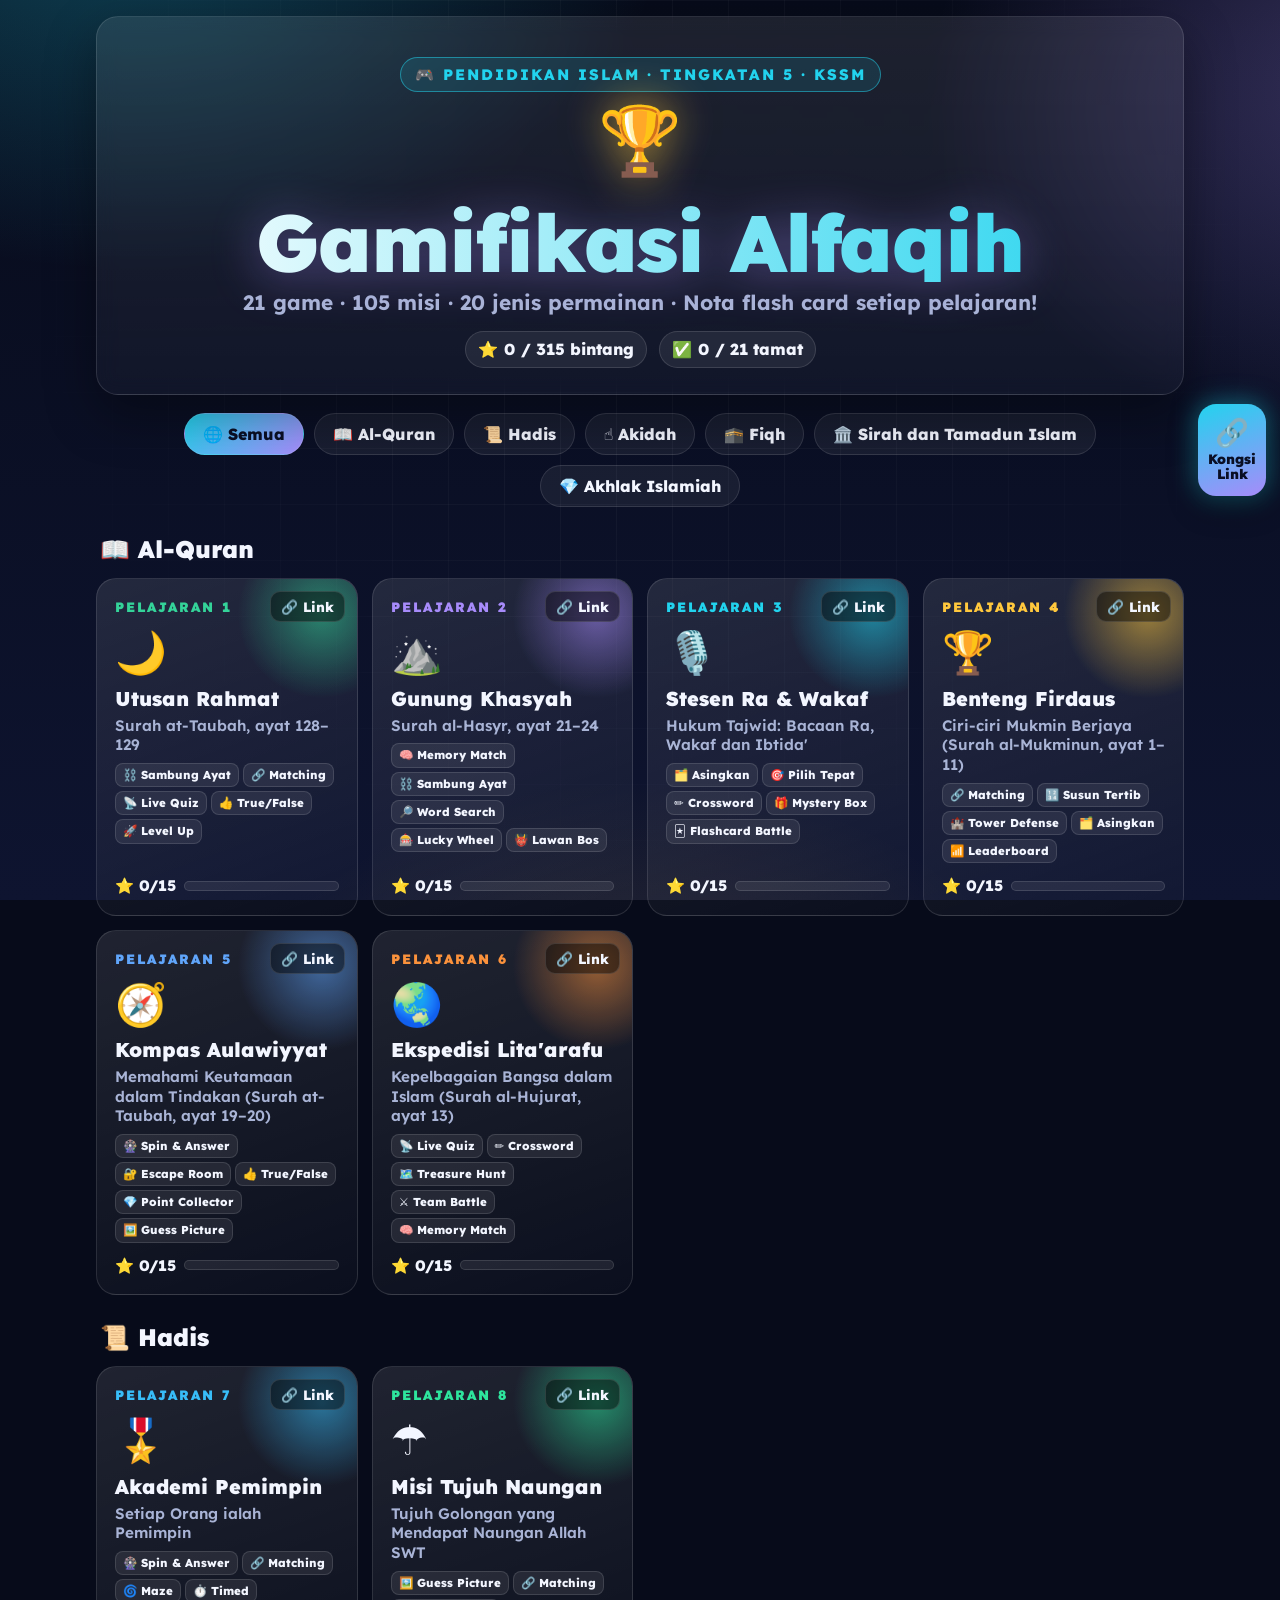
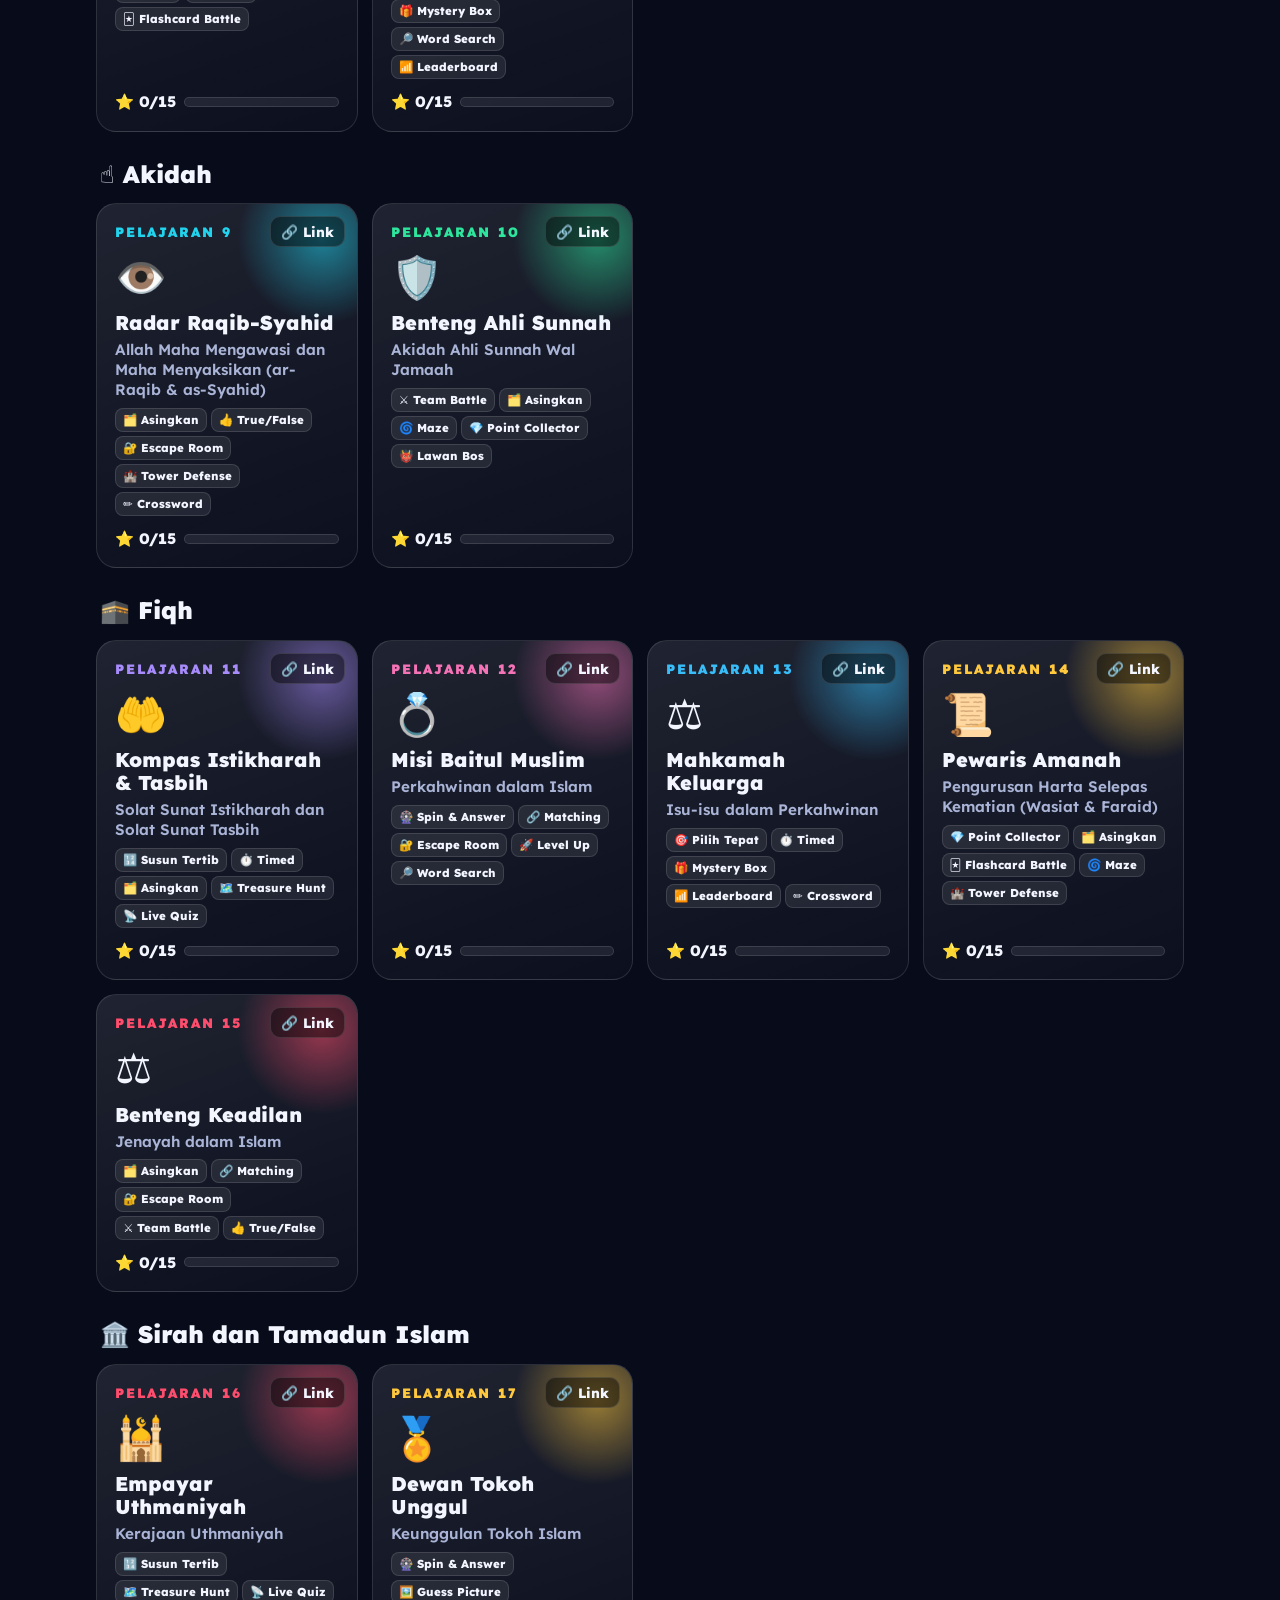
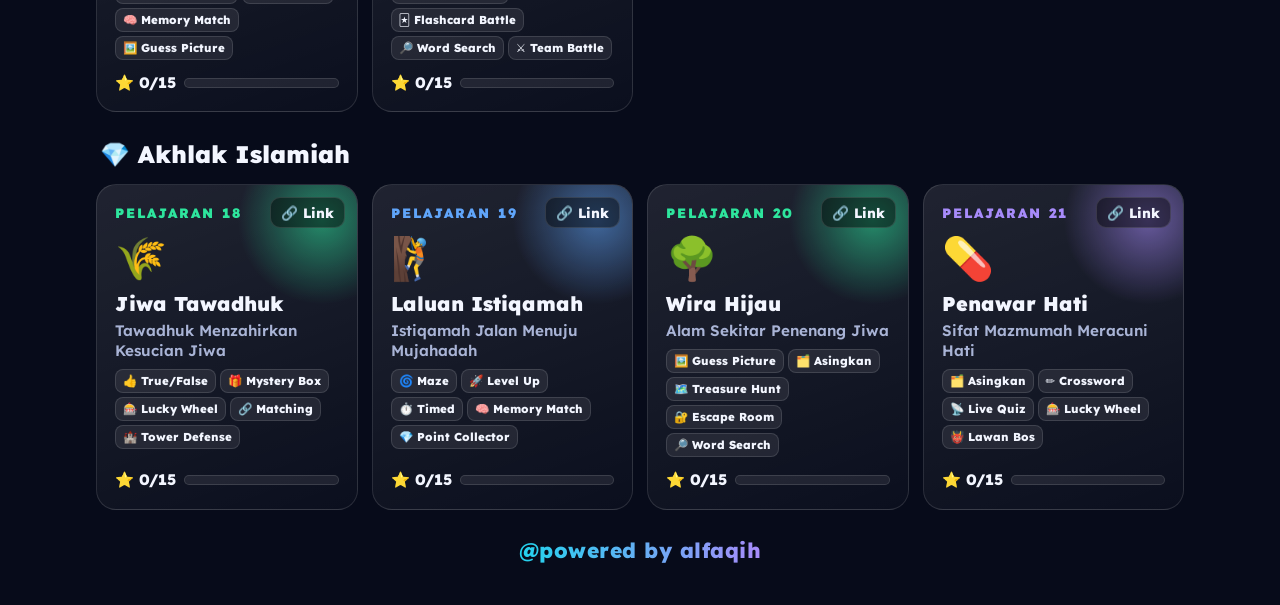
==== commit b779d471: "Betulkan kiraan hab: 21 game, 105 misi, 315 bintang, /15 setiap game Co-Authored-By: Claude Opus 5.5" ====
--- a/index.html
+++ b/index.html
@@ -38,8 +38,8 @@
   <div class="kicker">🎮 Pendidikan Islam · Tingkatan 5 · KSSM</div>
   <div class="emblem">🏆</div>
   <div class="gtitle">Gamifikasi Alfaqih</div>
-  <div class="gsub">25 game · 150 misi · kini dengan Team Battle · Pilih pelajaran dan mula bermain!</div>
-  <div class="stats2"><div class="pill">⭐ <span id="ts">0</span> / 450 bintang</div><div class="pill">✅ <span id="td">0</span> / 21 tamat</div></div>
+  <div class="gsub">21 game · 105 misi · 20 jenis permainan · Nota flash card setiap pelajaran!</div>
+  <div class="stats2"><div class="pill">⭐ <span id="ts">0</span> / 315 bintang</div><div class="pill">✅ <span id="td">0</span> / 21 tamat</div></div>
  </div>
  <div class="tabs" id="tabs"></div>
  <div id="list"></div>
@@ -54,7 +54,7 @@
 function render(){TS=0;TD=0;
  document.getElementById('tabs').innerHTML=['Semua',...B.map(b=>b[0])].map(t=>`<button class="tab ${t===cur?'on':''}" data-t="${t}">${t==='Semua'?'🌐 Semua':B.find(b=>b[0]===t)[1]+' '+t}</button>`).join('');
  document.querySelectorAll('.tab').forEach(b=>b.onclick=()=>{cur=b.dataset.t;render()});
- document.getElementById('list').innerHTML=B.filter(b=>cur==='Semua'||b[0]===cur).map(([bn,ic])=>`<div class="sec"><h2>${ic} ${bn}</h2><div class="grid3">${L.filter(l=>l.bidang===bn).map(l=>{const p=prog(l.id);return `<a class="gc" href="${l.id}/" style="--ca:${l.a}"><button class="cp" data-id="${l.id}" data-t="P${l.no} · ${l.game}">🔗 Link</button><div class="no">PELAJARAN ${l.no}${p.d?' · ✅ TAMAT':''}</div><div class="ic">${l.icon}</div><div class="gn">${l.game}</div><div class="tt">${l.title}</div><div class="chips">${l.t.map(t=>`<span>${TL[t]}</span>`).join("")}</div><div class="pr"><span>⭐ ${p.s}/18</span><div class="bar"><i style="width:${p.s/18*100}%"></i></div></div></a>`}).join('')}</div></div>`).join('');
+ document.getElementById('list').innerHTML=B.filter(b=>cur==='Semua'||b[0]===cur).map(([bn,ic])=>`<div class="sec"><h2>${ic} ${bn}</h2><div class="grid3">${L.filter(l=>l.bidang===bn).map(l=>{const p=prog(l.id);return `<a class="gc" href="${l.id}/" style="--ca:${l.a}"><button class="cp" data-id="${l.id}" data-t="P${l.no} · ${l.game}">🔗 Link</button><div class="no">PELAJARAN ${l.no}${p.d?' · ✅ TAMAT':''}</div><div class="ic">${l.icon}</div><div class="gn">${l.game}</div><div class="tt">${l.title}</div><div class="chips">${l.t.map(t=>`<span>${TL[t]}</span>`).join("")}</div><div class="pr"><span>⭐ ${p.s}/15</span><div class="bar"><i style="width:${p.s/15*100}%"></i></div></div></a>`}).join('')}</div></div>`).join('');
  L.forEach(l=>{const p=prog(l.id);TS+=p.s;TD+=p.d?1:0});document.querySelectorAll('.gc .cp').forEach(b=>b.onclick=e=>{e.preventDefault();e.stopPropagation();const u=new URL(b.dataset.id+'/',location.href).href;window.alfaqihShare?alfaqihShare(u,b.dataset.t):null});document.getElementById('ts').textContent=TS;document.getElementById('td').textContent=TD}
 render();
 </script>
